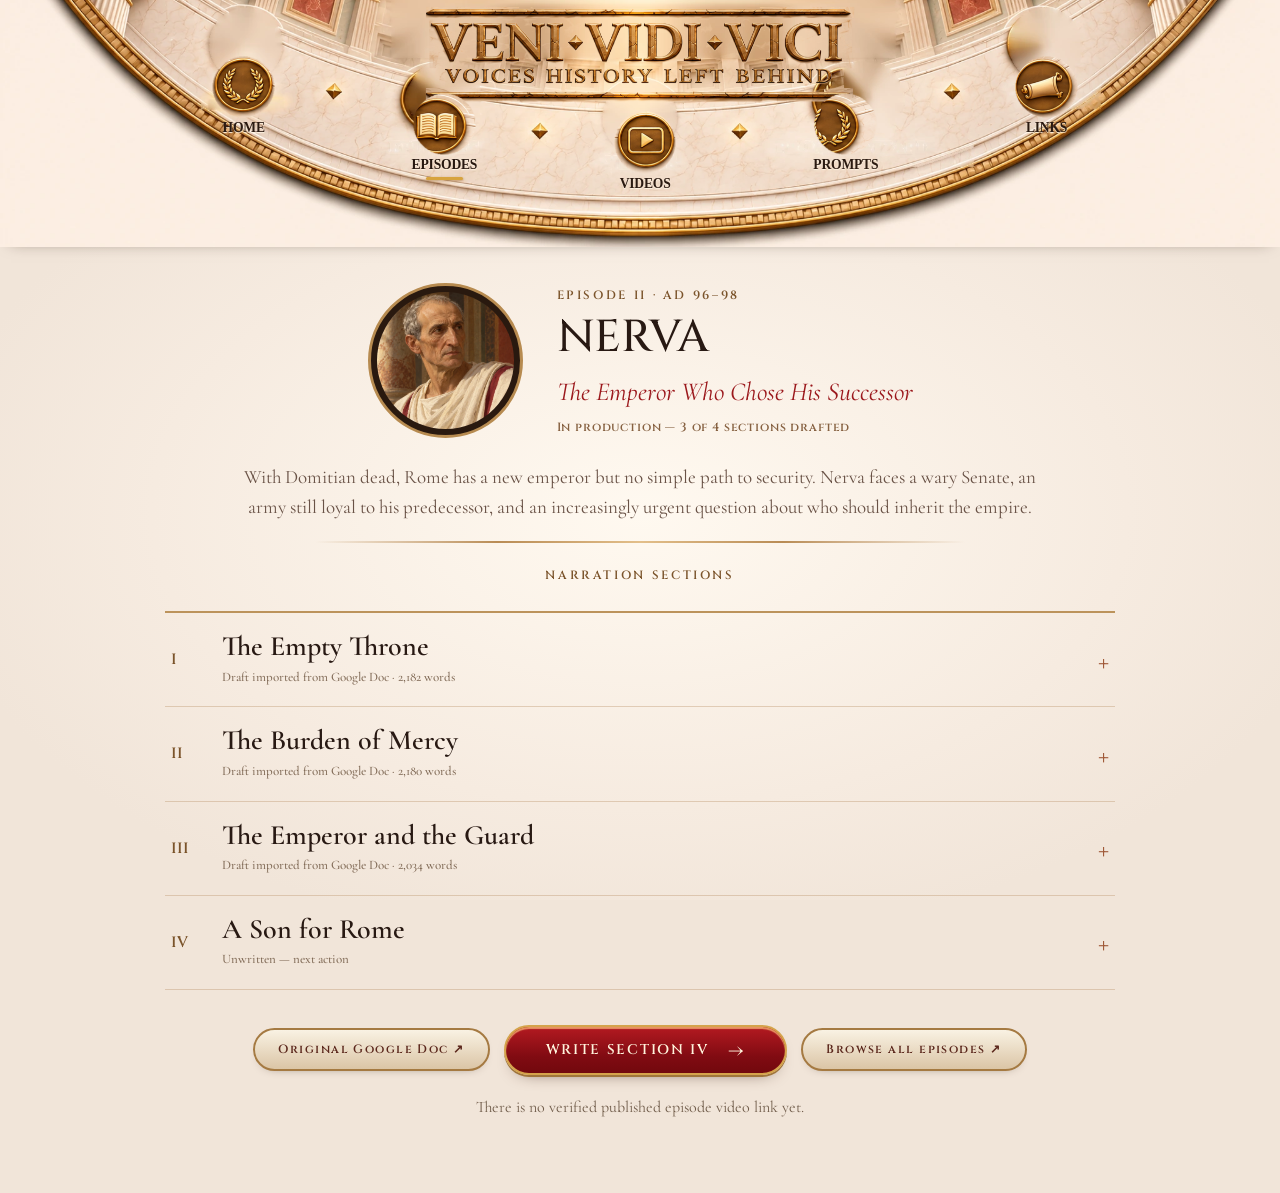
==== episode.html @ c29ce001 "Load resized Pantheon and aligned five-column navigation on episode.html" ====
<!DOCTYPE html>
<html lang="en"><head><meta charset="utf-8"><meta name="viewport" content="width=device-width,initial-scale=1"><meta name="theme-color" content="#f1e5d8"><meta name="description" content="VENIVIDIVICI episode details and original narration scripts."><title>Episode — VENIVIDIVICI</title><link rel="icon" type="image/webp" href="assets/images/logo-small.webp"><link rel="stylesheet" href="assets/pantheon.css?v=20261120table3"><script src="assets/pantheon.js?v=20261120table3" defer></script></head><body data-page="episode"><div id="app-header"></div><main id="app-main"><div class="loading-copy">Opening episode dossier…</div></main><div id="app-footer"></div></body></html>
---- assets/pantheon.css ----
@import url('https://fonts.googleapis.com/css2?family=Cinzel:wght@400;500;600;700&family=Cormorant+Garamond:ital,wght@0,400;0,500;0,600;1,400;1,500;1,600&family=Libre+Baskerville:ital,wght@0,400;0,700;1,400&display=swap');
:root{--parchment:#f1e5d9;--parchment-soft:#fbf3eb;--ink:#281913;--muted:#695246;--gold:#b58243;--gold-dark:#7b542b;--gold-light:#d5a96e;--crimson:#9b181c;--red-dark:#600c11;--rule:rgba(133,90,47,.33);--dome-height:min(24.222vw,440px);--serif:'Cormorant Garamond',Georgia,serif;--small:'Libre Baskerville',Georgia,serif;--roman:'Cinzel',Georgia,serif}
*{box-sizing:border-box}html{background:#f1e5d9;scroll-behavior:smooth;scroll-padding-top:calc(var(--dome-height) + 20px)}body{margin:0;color:var(--ink);background:var(--parchment) radial-gradient(ellipse 56% 48% at 50% 57%,#fff9f0 0,#f6ebe0 68%,var(--parchment) 100%) fixed;font:16px/1.6 var(--serif)}button,input,textarea,select{font:inherit}button{cursor:pointer}a{color:inherit;text-decoration:none}a:hover{color:var(--crimson)}a:focus-visible,button:focus-visible,input:focus-visible,textarea:focus-visible,select:focus-visible,summary:focus-visible{outline:3px solid var(--crimson);outline-offset:3px}img{max-width:100%;display:block}h1,h2,h3,p{margin-top:0}h1,h2,h3{font-family:var(--roman);font-weight:500}p{line-height:1.6}em{font-style:italic}.visually-hidden{position:absolute!important;width:1px!important;height:1px!important;padding:0!important;overflow:hidden!important;clip:rect(0 0 0 0)!important;white-space:nowrap!important;border:0!important}.loading-copy{text-align:center;padding:12vh 20px;color:var(--muted);font:500 27px var(--serif)}
/* Real approved Pantheon dome mockup, cropped to its architectural canopy only. Navigation is live, accessible HTML over the corresponding icons. */
#app-header{position:sticky;top:0;z-index:50;height:var(--dome-height);width:100%;background:var(--parchment);box-shadow:0 5px 10px -9px rgba(34,15,8,.4)}.dome-shell{position:relative;width:100%;height:100%;overflow:hidden;isolation:isolate}.dome-image{position:absolute;inset:0;width:100%;height:auto;max-width:none;pointer-events:none;user-select:none}.dome-nav{position:absolute;inset:0;z-index:2}.dome-hit{position:absolute;width:10%;height:19%;display:flex;align-items:center;justify-content:center;transform:translate(-50%,-50%);border-radius:999px;background:transparent;transition:background .18s,filter .18s}.dome-hit:hover,.dome-hit:focus-visible{background:radial-gradient(ellipse,rgba(245,205,125,.27),rgba(245,205,125,0) 74%);filter:drop-shadow(0 0 10px rgba(167,107,36,.42))}.dome-hit.is-current::after{content:'';position:absolute;width:18%;height:2px;background:var(--crimson);bottom:2px;border-radius:5px;box-shadow:0 0 6px #d46c4499}.dome-hit[data-key="home"]{left:19%;top:49%}.dome-hit[data-key="episodes"]{left:27.5%;top:64.5%}.dome-hit[data-key="characters"]{left:38.25%;top:77%}.dome-hit[data-key="context"]{left:50%;top:79%}.dome-hit[data-key="wizard"]{left:61.9%;top:77%}.dome-hit[data-key="resources"]{left:73%;top:65%}.dome-hit[data-key="about"]{left:80.7%;top:49%}.dome-title-home{position:absolute;left:34%;top:22%;width:32%;height:38%;z-index:3}.dome-title-home:focus-visible{outline-offset:-4px}.mobile-dome{display:none}
#app-main{min-height:calc(100vh - var(--dome-height) - 48px)}
/* Approved open, ivory-and-gold dashboard composition; no block grids. */
.portal-landing{min-height:calc(100vh - var(--dome-height) - 48px);display:flex;flex-direction:column;align-items:stretch;justify-content:space-between}.landing-copy{flex:1;display:flex;flex-direction:column;align-items:center;justify-content:center;text-align:center;padding:20px 22px 16px}.overline{display:flex;align-items:center;justify-content:center;gap:17px;font:600 16px/1.5 var(--roman);letter-spacing:.22em;color:var(--ink)}.overline::before,.overline::after{content:'';display:block;width:71px;height:1.5px;background:var(--gold)}.landing-title{font:500 clamp(44px,4.9vw,78px)/1.2 var(--roman);margin:16px 0 2px;letter-spacing:.014em;color:#20120c;text-shadow:0 2px 0 rgba(255,255,255,.5)}.landing-subtitle{font:italic 500 clamp(26px,3vw,39px)/1.25 var(--serif);color:var(--crimson);margin:4px 0 8px}.landing-description{max-width:740px;margin:0;font:400 clamp(17px,1.72vw,23px)/1.5 var(--serif);color:#47362d}.landing-description em{color:#5a4031}.landing-meta{font:600 11px/1.6 var(--roman);letter-spacing:.12em;color:#775b43;margin:10px 0 12px}.primary-cta,.secondary-cta{display:inline-flex;align-items:center;justify-content:center;gap:19px;min-height:50px;padding:8px 40px;border-radius:999px;border:2px solid #d5a34b;background:linear-gradient(#b31a21,#800b12 65%,#72080d);box-shadow:inset 0 2px 1px #e89363,0 2px 0 #9f753b,0 8px 18px -13px #422215;color:#fff4dd!important;font:600 14px/1.3 var(--roman);letter-spacing:.12em;transition:filter .2s,transform .2s}.primary-cta:hover,.secondary-cta:hover{color:#fff8e9!important;filter:brightness(1.12);transform:translateY(-1px)}.primary-cta .arrow{font:24px/1 var(--serif)}.secondary-cta{background:linear-gradient(#f9f2e3,#dbc5a6);border-color:#a57a42;color:#5b271c!important;font-size:12px;min-height:43px;padding:8px 23px;box-shadow:0 4px 12px -10px #352012}.secondary-cta:hover{color:#6a1d19!important}.landing-links{display:flex;align-items:center;justify-content:center;flex-wrap:wrap;gap:16px;margin-top:14px;font:600 11px/1.6 var(--roman);letter-spacing:.06em;color:#785a43}.landing-links a{text-decoration:underline;text-underline-offset:4px;text-decoration-color:#c29b69}
/* Decorative but fully interactive episode ribbon, built from HTML/CSS. */
.episode-ribbon{position:relative;margin:0 auto 14px;width:min(100% - 40px,1500px);height:124px;display:grid;grid-template-columns:minmax(90px,1fr) repeat(3,minmax(135px,2.5fr)) minmax(80px,1fr);align-items:center;gap:0;background:linear-gradient(180deg,rgba(255,255,255,.8),rgba(237,216,187,.46));border-top:2px solid #b78b56;border-bottom:1px solid #cfb590;border-radius:50% 50% 12px 12px / 30px 30px 12px 12px;box-shadow:0 -4px 18px rgba(189,151,111,.13)}.ribbon-text{font:600 12px var(--roman);letter-spacing:.15em;text-align:center;color:#4f3023}.ribbon-line{position:absolute;left:15%;right:7%;top:53px;border-top:2px solid #ba8b46;box-shadow:0 1px #fef5e8;pointer-events:none}.ribbon-trail{font:italic 17px var(--serif);text-align:center;color:#7d5843}.episode-point{position:relative;z-index:2;display:flex;align-items:center;justify-content:center;flex-direction:column;min-width:0;padding:2px 4px 4px;gap:5px}.episode-seal{display:flex;align-items:center;justify-content:center;width:63px;height:63px;border-radius:50%;background:radial-gradient(circle at 40% 25%,#fff9ec,#eadac6 85%);border:2px solid #ad7d3c;box-shadow:inset 0 0 0 4px #f9e7d0,0 2px 4px rgba(90,46,20,.24);font:600 31px/1 var(--serif);color:#24170f;transition:transform .2s}.episode-point:hover .episode-seal{transform:scale(1.07)}.episode-point.is-current .episode-seal{background:radial-gradient(circle at 32% 22%,#c7242b,#7d0a10 85%);color:#fff1d9;border-color:#c99a47;box-shadow:inset 0 0 0 4px #8c1516,0 0 0 3px #edd0a0,0 4px 9px #b97d5f66}.episode-point-title{font:600 11px/1.3 var(--roman);color:#51321d;white-space:nowrap}.episode-point-status{font:500 11px/1 var(--serif);color:#81654d}.episode-point.is-current .episode-point-title{color:var(--crimson)}
/* The other pages are distinct tools/dossiers, not stacked homepage sections. */
.page-content{max-width:1290px;margin:0 auto;padding:26px 35px 62px;text-align:center}.page-overline{font:600 12px/1.7 var(--roman);letter-spacing:.22em;color:var(--gold-dark);margin-bottom:4px}.page-title{font:500 clamp(37px,4vw,64px)/1.25 var(--roman);color:var(--ink);margin:4px auto 9px}.page-subtitle{font:italic 400 26px/1.4 var(--serif);color:var(--crimson);margin:0 auto 18px;max-width:850px}.page-description{color:var(--muted);font-size:19px;max-width:800px;margin:0 auto 18px}.page-underline{margin:11px auto 22px;max-width:650px;height:2px;background:linear-gradient(90deg,transparent,#b98c55 28%,#e3bf8a 50%,#b98c55 72%,transparent)}
.select-episodes{display:flex;justify-content:center;flex-wrap:wrap;gap:26px;margin:25px auto;max-width:900px}.ep-select-link{display:flex;align-items:center;gap:9px;font:600 14px/1.5 var(--roman);color:#6f4a33;border-bottom:1px solid transparent;padding:7px}.ep-select-link.selected,.ep-select-link:hover{color:var(--crimson);border-color:#bb8b4e}.ep-select-mark{display:inline-flex;align-items:center;justify-content:center;border:1.5px solid var(--gold);border-radius:50%;width:39px;height:39px;font:600 20px var(--serif)}.ep-select-link.selected .ep-select-mark{background:var(--crimson);color:white}
.feature-story{display:grid;grid-template-columns:clamp(220px,26vw,370px) minmax(0,550px);align-items:center;justify-content:center;text-align:left;gap:44px;margin:10px auto 30px;max-width:1050px}.portrait-arch{border-radius:49% 49% 9px 9px / 25% 25% 9px 9px;border:3px solid #c49c62;padding:7px;background:#ead1af;box-shadow:0 12px 32px rgba(77,41,21,.17);overflow:hidden}.portrait-arch img{width:100%;height:360px;object-fit:cover;border-radius:48% 48% 0 0 / 22% 22% 0 0}.portrait-arch img.logo-image{object-fit:contain;padding:20px;background:#23150f}.feature-copy .page-overline{color:#896036}.feature-copy h2{font:600 43px/1.22 var(--roman);margin:7px 0;color:#342014}.feature-copy p{font:400 21px/1.5 var(--serif);color:#63483a;margin:12px 0 19px}.feature-copy .feature-status{font:600 11px var(--roman);color:var(--crimson);letter-spacing:.08em}.feature-copy .primary-cta{font-size:11px}
/* Timeline, dossier and resource pages use lines, roman arches, text -- no tile grid. */
.historical-timeline{max-width:990px;margin:25px auto;text-align:left;border-left:2px solid #ba8e5d;padding-left:35px}.historical-item{position:relative;padding:6px 0 26px}.historical-item::before{content:'';position:absolute;left:-44px;top:13px;width:16px;height:16px;border-radius:50%;background:var(--crimson);border:3px solid #d3b387}.historical-date{font:600 15px/1.4 var(--roman);letter-spacing:.1em;color:#956436}.historical-item h3{font:600 28px/1.3 var(--serif);margin:4px 0}.historical-item p{font-size:19px;color:#634f42;max-width:850px}.editorial-paragraph{font:400 23px/1.6 var(--serif);max-width:900px;margin:17px auto;color:#534033}.editorial-paragraph strong{color:#322015}.source-links{display:flex;align-items:center;justify-content:center;flex-wrap:wrap;gap:12px;margin:22px 0}.source-link{border-radius:999px;border:1px solid #bb9365;background:#f4e4cf;padding:9px 19px;font:600 11px var(--roman);color:#623b26}.source-link:hover{background:#fbeedc}
.arts-row{display:flex;justify-content:center;gap:25px;flex-wrap:wrap;margin:28px auto 30px}.art-display{max-width:290px;min-width:190px;flex:1;text-align:center}.art-display figure{margin:0}.art-display img{height:225px;max-width:100%;width:100%;object-fit:contain;background:#130d0a;border:1px solid #bd9056;border-radius:110px 110px 10px 10px;padding:12px}.art-display figcaption{font:600 12px/1.6 var(--roman);color:#74472d;margin-top:10px}
/* Narration is preserved as the original fetched text, with chapter-sized handwriting on open parchment. */
.dossier-heading{display:flex;align-items:center;justify-content:center;gap:34px;max-width:950px;margin:10px auto 24px}.dossier-avatar{width:155px;height:155px;border-radius:50%;border:3px solid #b78b50;padding:6px;background:#29190f;flex-shrink:0}.dossier-avatar img{width:100%;height:100%;border-radius:50%;object-fit:cover}.dossier-avatar img.logo-image{object-fit:contain}.dossier-heading-text{text-align:left}.dossier-heading-text .page-title{font-size:clamp(33px,3.5vw,59px)}.dossier-heading-text .page-subtitle{margin-bottom:7px}.dossier-facts{font:600 12px/1.5 var(--roman);color:#866141;letter-spacing:.07em}
.script-list{max-width:950px;margin:26px auto 35px;text-align:left;border-top:2px solid #bc935b}.script-list details{border-bottom:1px solid #b78f6560}.script-list summary{display:flex;gap:14px;align-items:center;justify-content:space-between;cursor:pointer;padding:17px 6px;list-style:none}.script-list summary::-webkit-details-marker{display:none}.script-list summary:hover{color:var(--crimson)}.script-list summary strong{font:600 28px/1.2 var(--serif)}.section-numeral{font:600 15px var(--roman);color:var(--gold-dark);width:37px}.section-meta{font:500 13px/1.4 var(--serif);color:#806a56}.script-list summary .expand-icon{font:28px/1 var(--serif);color:#a05a39}.script-list details[open] .expand-icon{transform:rotate(45deg)}.script-body{padding:6px 25px 27px 55px}.script-body .narration{font:400 21px/1.8 var(--serif);white-space:pre-wrap;color:#3e3026}.script-body .placeholder{font:italic 17px var(--serif);color:#6f5848}.dossier-action-row{display:flex;flex-wrap:wrap;align-items:center;justify-content:center;gap:14px;margin:20px}
/* Wizard: form on warm marble, text output beside it, curved controls instead of rectangles. */
.wizard-content{max-width:1370px;padding-top:20px}.wizard-layout{display:grid;grid-template-columns:minmax(0,1.1fr) minmax(0,.9fr);gap:40px;align-items:start;margin:18px auto;text-align:left}.wizard-editor,.wizard-result{padding:20px 0}.wizard-result{position:sticky;top:calc(var(--dome-height) + 22px);max-height:calc(100vh - var(--dome-height) - 28px);display:flex;flex-direction:column}.wizard-result textarea{min-height:210px;flex:1;resize:vertical}.field-label{display:block;font:600 11px/1.6 var(--roman);letter-spacing:.07em;color:#6b4325;margin-bottom:6px}.wizard-fields{display:grid;grid-template-columns:repeat(2,minmax(0,1fr));gap:15px 22px;margin:19px 0}.wizard-field.wide{grid-column:1/-1}.wizard-field input,.wizard-field textarea,.wizard-result textarea{width:100%;padding:10px 12px;border:0;border-bottom:2px solid #b9976d;border-radius:9px 9px 0 0;background:rgba(255,255,255,.41);color:var(--ink);font:400 17px/1.5 var(--serif);outline:none}.wizard-field textarea{resize:vertical;min-height:70px}.wizard-field input:focus,.wizard-field textarea:focus,.wizard-result textarea:focus{border-bottom-color:var(--crimson);background:rgba(255,255,255,.68)}.wizard-groups{display:flex;flex-wrap:wrap;gap:8px;justify-content:center;margin:17px 0 13px}.wizard-group,.wizard-template{border:1px solid #b18a54;background:rgba(248,230,203,.62);border-radius:999px;color:#71472e;padding:9px 15px;font:600 11px/1.3 var(--roman);letter-spacing:.04em}.wizard-group:hover,.wizard-template:hover{background:#ffe9cd;color:var(--red-dark)}.wizard-group.active,.wizard-template.active{background:var(--red-dark);border-color:#b68b4f;color:#fff2dc}.wizard-templates{display:flex;flex-wrap:wrap;gap:8px;margin:0 0 12px}.wizard-template{font:600 11px/1.5 var(--serif);padding:9px 14px}.wizard-template.active{background:#a52127}.wizard-tool-description{font:italic 19px/1.5 var(--serif);color:#765644;margin-bottom:10px}.wizard-result .output-heading{display:flex;align-items:center;justify-content:space-between;gap:10px;margin-bottom:12px}.wizard-result .output-heading h2{font:500 24px var(--roman);margin:0}.wizard-result textarea{font:400 14px/1.7 var(--small);color:#452e22;padding:18px;border:1px solid #ba925b;border-radius:22px 22px 8px 8px;min-height:230px;background:#fff8eb;box-shadow:0 10px 25px rgba(151,108,66,.12)}.wizard-result-note{font:italic 15px var(--serif);color:#765c4d;margin:10px 0}.wizard-form-actions{display:flex;flex-wrap:wrap;gap:12px;align-items:center}.wizard-form-actions .primary-cta{font-size:12px}.wizard-form-actions .secondary-cta{min-height:46px}.wizard-result button{flex-shrink:0}.wizard-result button:disabled{opacity:.45;cursor:not-allowed}.page-context-note{font-size:16px;color:#715d4b;max-width:850px;margin:10px auto}
#app-footer{padding:11px 20px 15px;text-align:center;color:#866953;font:500 10px/1.7 var(--roman);letter-spacing:.08em}.footer-link{text-decoration:underline;text-underline-offset:3px}
@media(max-width:1050px){.feature-story{grid-template-columns:minmax(190px,290px) minmax(0,1fr);gap:22px}.portrait-arch img{height:310px}.wizard-layout{grid-template-columns:1fr}.wizard-result{position:relative;top:auto;max-height:none}.wizard-result textarea{height:320px;flex:none}.landing-title{font-size:clamp(38px,5vw,62px)}}
@media(max-width:760px){:root{--dome-height:118px}html{scroll-padding-top:132px}#app-header{height:118px}.dome-shell{display:none}.mobile-dome{display:block;height:118px;padding:7px 15px 4px;text-align:center;background:#f0e4d5 url('images/marble-wall.webp') center / 400px auto repeat;border-bottom:3px double #ae854e;border-radius:0 0 40% 40% / 0 0 17px 17px}.mobile-brand{display:block;width:min(370px,85%);height:60px;object-fit:contain;margin:0 auto;background:#0d0908;padding:4px 11px;border:1px solid #a7875a}.mobile-dome nav{height:39px;display:flex;justify-content:center;align-items:center;gap:11px;overflow-x:auto;white-space:nowrap}.mobile-dome nav a{font:600 10px var(--roman);color:#4d2d1e}.mobile-dome nav a.active{color:var(--crimson);text-decoration:underline;text-underline-offset:4px}.portal-landing{min-height:calc(100dvh - 118px - 35px)}.landing-copy{padding:35px 16px}.landing-title{font-size:clamp(34px,9vw,57px);line-height:1.3}.landing-subtitle{font-size:clamp(24px,7vw,33px)}.landing-description{font-size:18px}.overline{font-size:11px}.overline::before,.overline::after{width:35px}.primary-cta{font-size:11px;padding:8px 22px;min-height:44px}.episode-ribbon{width:calc(100% - 16px);height:109px;grid-template-columns:34px repeat(3,minmax(60px,1fr)) 20px;margin-bottom:9px}.ribbon-text{font-size:7px;writing-mode:vertical-rl}.ribbon-trail{font-size:0}.ribbon-line{top:43px;left:10%;right:6%}.episode-seal{height:49px;width:49px;font-size:25px}.episode-point-title{font-size:9px}.episode-point-status{font-size:9px}.page-content{padding:22px 16px 45px}.page-title{font-size:clamp(31px,7vw,46px)}.page-subtitle{font-size:23px}.feature-story{grid-template-columns:1fr;gap:16px;justify-items:center;text-align:center}.feature-copy{text-align:center}.portrait-arch{max-width:300px}.portrait-arch img{height:240px}.feature-copy h2{font-size:35px}.dossier-heading{flex-direction:column;gap:12px}.dossier-heading-text{text-align:center}.dossier-heading-text .page-title{font-size:35px}.dossier-avatar{width:115px;height:115px}.script-list summary strong{font-size:22px}.script-body{padding:8px 10px 18px}.script-body .narration{font-size:19px}.wizard-fields{grid-template-columns:1fr}.wizard-field.wide{grid-column:auto}.wizard-layout{gap:5px}.wizard-group{padding:7px 11px;font-size:10px}.page-description{font-size:17px}.art-display{min-width:150px;flex:1}.art-display img{height:180px}}
@media(prefers-reduced-motion:reduce){*{scroll-behavior:auto!important;transition:none!important;animation:none!important}}

/* Utility-first revision: preserve the approved Pantheon header artwork and
   all seven live icon hotspots, but remove unused height and presentation copy. */
:root{--dome-height:min(19.5vw,330px)}
.dome-image{width:100%;height:100%;object-fit:fill}
#app-main{min-height:calc(100vh - var(--dome-height))}
#app-footer{display:none}
.page-content.utility-content{padding-top:12px}
.utility-title{font:500 clamp(27px,2.6vw,36px)/1.2 var(--roman);letter-spacing:.035em;margin:0 auto 8px;color:var(--ink)}
.utility-content .select-episodes{margin:8px auto 12px;gap:20px}
.utility-content .feature-story{margin:7px auto 18px;gap:30px}
.utility-content .portrait-arch img{height:320px}
.utility-content .feature-copy h2{font-size:37px;margin:4px 0}
.utility-content .feature-copy p{font-size:18px;line-height:1.4;margin:7px 0 11px}
.utility-content .feature-copy .page-subtitle{font-size:23px;margin-bottom:5px}
.utility-content .utility-action{margin-top:15px}
.utility-content .arts-row{margin-top:14px}
.utility-content .historical-timeline{margin-top:14px}
.utility-content .source-links{margin:10px auto 17px}
.landing-copy{padding:14px 18px 12px}
.overline{font-size:12px;gap:12px}
.overline::before,.overline::after{width:36px}
.landing-title{font-size:clamp(35px,3.7vw,57px);margin:8px 0 4px}
.landing-subtitle{font-size:clamp(22px,2.3vw,31px);margin:0 0 4px}
.landing-meta{margin:8px 0 13px}
.landing-links{margin-top:12px}
.portal-landing{min-height:calc(100vh - var(--dome-height))}
.page-content.wizard-content{padding-top:12px}
.wizard-content>.utility-title{margin-bottom:9px}
.wizard-content .wizard-groups{margin-top:5px}
@media(max-width:760px){
 :root{--dome-height:118px}
 .page-content.utility-content{padding-top:13px}
 .utility-title{font-size:26px}
 .utility-content .portrait-arch img{height:230px}
 .utility-content .feature-story{gap:12px}
 .landing-title{font-size:clamp(30px,7vw,43px)}
 .landing-subtitle{font-size:clamp(21px,5vw,29px)}
}

/* FIX: Crop the TOP of the Pantheon artwork immediately above the gold
   horizontal line over the title. Preserve its original aspect ratio:
   cover + bottom anchor clips top pixels; NEVER stretch/squash the image.
   Original asset 1672 x 405; visible source crop starts at ~y=100. */
:root{--dome-height:18.25vw}
#app-header{height:var(--dome-height)}
#app-header .dome-image{
 width:100%;
 height:100%;
 object-fit:cover;
 object-position:center bottom;
 inset:0;
}
#app-header .dome-hit[data-key="home"]{top:32.3%}
#app-header .dome-hit[data-key="episodes"]{top:52.9%}
#app-header .dome-hit[data-key="characters"]{top:69.5%}
#app-header .dome-hit[data-key="context"]{top:72.1%}
#app-header .dome-hit[data-key="wizard"]{top:69.5%}
#app-header .dome-hit[data-key="resources"]{top:53.5%}
#app-header .dome-hit[data-key="about"]{top:32.3%}
#app-header .dome-title-home{top:0;height:44%}
@media(max-width:760px){
 :root{--dome-height:118px}
 #app-header{height:118px}
}

/* Reusable Pantheon architecture: no text, icons, or symbols are baked into
   the image. The original curved five-position header is now real HTML.
   The source image retains its NATURAL aspect ratio: top pixels are clipped,
   never vertically squeezed. */
:root{--dome-height:18.25vw}
#app-header{height:var(--dome-height);box-shadow:0 5px 15px -11px rgba(41,22,10,.55)}
#app-header .dome-shell{height:100%;overflow:hidden;isolation:isolate}
#app-header .dome-image{position:absolute;top:auto;right:0;bottom:0;left:0;width:100%;height:auto;max-width:none;object-fit:contain;object-position:center bottom;pointer-events:none;user-select:none}
#app-header .dome-title-home{
 position:absolute;z-index:4;top:1%;left:33%;width:34%;height:38%;
 display:flex;flex-direction:column;align-items:center;justify-content:center;
 gap:1px;text-align:center;background:transparent;color:#8c5a26
}
#app-header .dome-brand-rule{display:block;width:94%;height:2px;max-height:2px;flex:0 0 2px;background:linear-gradient(90deg,transparent,#9f682c 8%,#d1a86d 45%,#8a5925 92%,transparent);box-shadow:0 1px 1px #fff8e6}
#app-header .dome-brand-title{
 display:block;font:600 clamp(19px,2.5vw,46px)/1.09 var(--roman);
 letter-spacing:-.055em;white-space:nowrap;
 background:linear-gradient(180deg,#fbe9bd 0%,#d2a363 28%,#8f5b2d 60%,#d6b071 85%,#8c562b 100%);
 background-clip:text;-webkit-background-clip:text;-webkit-text-fill-color:transparent;
 -webkit-text-stroke:.45px #764720;
 filter:drop-shadow(0 1px 0 #fff3dd) drop-shadow(0 2px 1px rgba(68,34,10,.45))
}
#app-header .dome-diamond{font-size:.43em;margin:0 .22em;vertical-align:15%;-webkit-text-fill-color:#a27030}
#app-header .dome-brand-sub{
 font:700 clamp(7px,.86vw,16px)/1.4 var(--roman);
 letter-spacing:.065em;white-space:nowrap;color:#895424;
 text-shadow:0 1px 0 #ffefd2,0 2px 1px #73512770
}
#app-header .dome-nav{position:absolute;inset:0;z-index:5;pointer-events:none}
#app-header .dome-hit{
 position:absolute;display:flex;flex-direction:column;align-items:center;
 justify-content:center;gap:4px;transform:translate(-50%,-50%);
 width:14%;height:auto;min-height:71px;padding:2px 0;
 border-radius:0;pointer-events:auto;background:transparent;color:#6b421d;
 text-align:center;filter:none;transition:filter .2s
}
#app-header .dome-hit::after{display:none}
#app-header .dome-hit:hover,#app-header .dome-hit:focus-visible{
 background:transparent;filter:drop-shadow(0 0 6px rgba(170,99,26,.6))
}
#app-header .nav-circle{
 display:flex;justify-content:center;align-items:center;
 width:clamp(34px,3.65vw,59px);height:clamp(34px,3.65vw,59px);
 border:2px solid #9f703c;border-radius:50%;background:transparent;
 color:#92602d;box-shadow:inset 0 0 0 2px rgba(241,211,161,.38),0 2px 3px #53331e55;
 transition:transform .16s,border-color .16s
}
#app-header .nav-circle svg{width:54%;height:54%;stroke:currentColor}
#app-header .nav-label{
 display:block;font:700 clamp(8px,.78vw,13px)/1.25 var(--roman);
 text-transform:uppercase;letter-spacing:.015em;white-space:nowrap;color:#2e1b12;
 text-shadow:0 1px 1px #fff5e3
}
#app-header .dome-hit:hover .nav-circle{transform:translateY(-2px);border-color:#c58e3e}
#app-header .dome-hit.is-current .nav-label{color:#831f1b}
#app-header .dome-hit.is-current .nav-circle{border-color:#bf852b;box-shadow:inset 0 0 0 2px #f4d7a180,0 2px 6px #ad762e99}
#app-header .dome-hit.is-current .nav-label::after{content:'';display:block;height:2px;width:60%;background:#c28b2b;margin:3px auto 0;box-shadow:0 0 4px #d8a24c}
#app-header .dome-hit[data-key="home"]{left:19%;top:44%}
#app-header .dome-hit[data-key="episodes"]{left:32%;top:66%}
#app-header .dome-hit[data-key="videos"]{left:50%;top:75%}
#app-header .dome-hit[data-key="wizard"]{left:68%;top:66%}
#app-header .dome-hit[data-key="links"]{left:81%;top:44%}
/* The previous seven hotspot positions are deliberately no longer used. */
.video-list{max-width:960px;margin:14px auto 25px;text-align:left}
.video-row{display:flex;align-items:center;gap:20px;padding:15px 0;border-bottom:1px solid var(--rule)}
.video-thumb{width:160px;height:106px;flex-shrink:0;object-fit:cover;border-radius:6px;border:1px solid #caa46e}
.video-thumb.logo-image{object-fit:contain;background:#2c1e13}
.video-info{flex:1;min-width:0}
.video-info h2{font:600 28px/1.1 var(--serif);margin:4px 0}
.video-info p{font:italic 18px/1.2 var(--serif);margin:0 0 5px;color:var(--muted)}
.video-state{font:600 11px/1.4 var(--roman);color:#865f3b}
.video-row .secondary-cta,.video-row .source-link{white-space:nowrap}
.useful-links{width:min(100%,760px);margin:15px auto;display:flex;flex-direction:column;gap:2px}
.useful-link{display:flex;justify-content:space-between;align-items:center;padding:18px 11px;border-bottom:1px solid var(--rule);font:600 18px/1.3 var(--serif);text-align:left}
.useful-link:hover{color:var(--crimson)}
.useful-link span:last-child{color:var(--gold-dark)}
@media(max-width:1050px) and (min-width:761px){
 #app-header .dome-brand-title{font-size:2.5vw}
 #app-header .nav-label{font-size:8px}
 #app-header .dome-hit{gap:1px;min-height:53px}
}
@media(max-width:760px){
 :root{--dome-height:118px}
 #app-header{height:118px}
 .video-row{flex-wrap:wrap;gap:9px}
 .video-thumb{width:90px;height:72px}
 .video-info h2{font-size:23px}
 .video-row .secondary-cta,.video-row .source-link{margin-left:auto}
}

/* VENIVIDIVICI — approved Pantheon header, pixel-matched to the supplied reference.
   The original illustration was cropped at its TOP edge, y=148px, retaining
   natural 2048:494 proportions. No images are stretched. The title and five
   medallions are separate transparent PNG layers. Only labels are HTML text.
   Coordinates are measured from that approved image; edit independently. */
@media (min-width: 761px) {
  :root { --dome-height: calc(100vw * 494 / 2048); }
  #app-header { height: var(--dome-height); }
  #app-header .dome-shell {
    position: relative;
    width: 100%;
    height: 100%;
    overflow: hidden;
    isolation: isolate;
    background: #f3e7da;
  }
  #app-header .dome-image {
    position: absolute;
    inset: 0;
    width: 100%;
    height: 100%;
    max-width: none;
    object-fit: contain;
    object-position: center top;
    pointer-events: none;
    user-select: none;
  }
  #app-header .dome-title-home {
    position: absolute;
    z-index: 3;
    top: 1.417%;
    left: 30.2734%;
    width: 40.0391%;
    height: auto;
    display: block;
    padding: 0;
    margin: 0;
    background: transparent;
    box-shadow: none;
  }
  #app-header .dome-title-image {
    display: block;
    width: 100%;
    height: auto;
    object-fit: contain;
    pointer-events: none;
  }
  #app-header .dome-nav {
    position: absolute;
    inset: 0;
    z-index: 4;
    pointer-events: none;
  }
  #app-header .dome-hit {
    position: absolute;
    transform: translateX(-50%);
    width: 18%;
    min-height: 0;
    height: auto;
    margin: 0;
    padding: 0;
    display: flex;
    flex-direction: column;
    align-items: center;
    justify-content: flex-start;
    gap: 0;
    border: 0;
    border-radius: 0;
    background: transparent;
    color: #2d1b12;
    box-shadow: none;
    text-align: center;
    pointer-events: auto;
    filter: none;
    transition: filter 150ms ease;
  }
  #app-header .dome-hit:hover,
  #app-header .dome-hit:focus-visible {
    background: transparent;
    filter: drop-shadow(0 0 4px rgba(190,139,64,.48));
  }
  #app-header .dome-hit:after { display: none; }
  #app-header .dome-hit .dome-medallion {
    display: block;
    width: calc(100vw * 118 / 2048);
    height: auto;
    max-width: none;
    object-fit: contain;
    background: transparent;
    pointer-events: none;
    transition: transform 170ms ease;
  }
  #app-header .dome-hit:hover .dome-medallion {
    transform: translateY(-2px);
  }
  #app-header .dome-hit .nav-label {
    display: block;
    margin-top: calc(100vw * 3 / 2048);
    color: #2b1a11;
    font: 700 clamp(11px, 1.25vw, 27px) / 1.2 Georgia, 'Times New Roman', serif;
    letter-spacing: -.015em;
    text-transform: uppercase;
    white-space: nowrap;
    text-shadow: 0 1px 1px #fff5e3;
  }
  #app-header .dome-hit.is-current .nav-label {
    color: #26170f;
  }
  #app-header .dome-hit.is-current .nav-label:after {
    content: '';
    display: block;
    width: 57%;
    height: 3px;
    margin: 4px auto 0;
    border-radius: 2px;
    background: #d7a33e;
    box-shadow: 0 1px 3px rgba(155,101,35,.6);
  }
  /* Five original medallion centres, with source pixels subtracted from the
     top-cropped reference. The labels follow each circle automatically. */
  #app-header .dome-hit[data-key="home"]     { left: 19.189%; top: 22.47%; }
  #app-header .dome-hit[data-key="episodes"] { left: 34.72%;  top: 39.47%; }
  #app-header .dome-hit[data-key="videos"]   { left: 49.95%;  top: 45.95%; }
  #app-header .dome-hit[data-key="wizard"]   { left: 67.68%;  top: 39.47%; }
  #app-header .dome-hit[data-key="links"]    { left: 81.64%;  top: 22.47%; }
}
@media (max-width: 760px) {
  /* Existing compact mobile navigation remains interactive and accessible. */
  :root { --dome-height: 118px; }
}

/* Compact Pantheon shell. Original PNG assets, no regeneration.
   Five real HTML table cells: each centres its image and bold text together.
   The outer cells have no spacer; the next pair have two line spaces;
   the centre has three to follow the dome's descending curve. */
@media (min-width: 761px) {
  :root { --dome-height: calc(100vw * 395.2 / 2048); }
  #app-header { height: var(--dome-height); }
  #app-header .dome-shell { overflow: hidden; }
  #app-header .dome-image {
    inset: auto 0 0 0;
    width: 100%;
    height: auto;
    max-width: none;
    object-fit: contain;
    object-position: center bottom;
  }
  /* Transparent original gold title, scaled down 15%, still centred. */
  #app-header .dome-title-home {
    left: 32.9834%;
    top: 1.4%;
    width: 34.0332%;
    height: auto;
  }
  #app-header .dome-title-image { width: 100%; height: auto; }
  /* Five-column navigation table over the original curved artwork. */
  #app-header .dome-nav {
    position: absolute;
    inset: 0;
    z-index: 4;
    pointer-events: none;
  }
  #app-header .dome-nav-table {
    position: absolute;
    top: 22.47%;
    left: 11.2%;
    width: 78.4%;
    margin: 0;
    padding: 0;
    border: 0;
    border-collapse: collapse;
    border-spacing: 0;
    table-layout: fixed;
    pointer-events: none;
  }
  #app-header .dome-nav-table tbody,
  #app-header .dome-nav-table tr { height: auto; }
  #app-header .dome-nav-cell {
    width: 20%;
    vertical-align: top;
    text-align: center;
    padding: 0;
    border: 0;
  }
  #app-header .dome-nav-cell:nth-child(2),
  #app-header .dome-nav-cell:nth-child(4) {
    padding-top: calc(var(--dome-height) * 0.15);
  }
  #app-header .dome-nav-cell:nth-child(3) {
    padding-top: calc(var(--dome-height) * 0.225);
  }
  #app-header .dome-hit {
    position: static;
    inset: auto;
    transform: none;
    display: flex;
    flex-direction: column;
    align-items: center;
    justify-content: flex-start;
    width: 100%;
    height: auto;
    min-height: 0;
    gap: 0;
    padding: 0;
    margin: 0;
    pointer-events: auto;
    text-align: center;
    background: transparent;
  }
  /* 118px reference medallions -> 100.3px equivalent, exactly 15% smaller. */
  #app-header .dome-hit .dome-medallion {
    display: block;
    flex: 0 0 auto;
    width: calc(100vw * 100.3 / 2048);
    height: auto;
    max-width: none;
    margin: 0 auto;
    object-fit: contain;
  }
  #app-header .dome-hit .nav-label {
    display: block;
    margin: calc(100vw * 3 / 2048) auto 0;
    padding: 0;
    color: #2b1a11;
    font: 700 clamp(11px, 1.0625vw, 23px) / 1.2 Georgia, 'Times New Roman', serif;
    text-transform: uppercase;
    text-align: center;
    letter-spacing: -.015em;
    white-space: nowrap;
    text-shadow: 0 1px 1px #fff5e3;
  }
  /* Disable the obsolete individual absolute positions: the TABLE owns alignment. */
  #app-header .dome-hit[data-key="home"],
  #app-header .dome-hit[data-key="episodes"],
  #app-header .dome-hit[data-key="videos"],
  #app-header .dome-hit[data-key="wizard"],
  #app-header .dome-hit[data-key="links"] {
    left: auto; top: auto;
  }
}
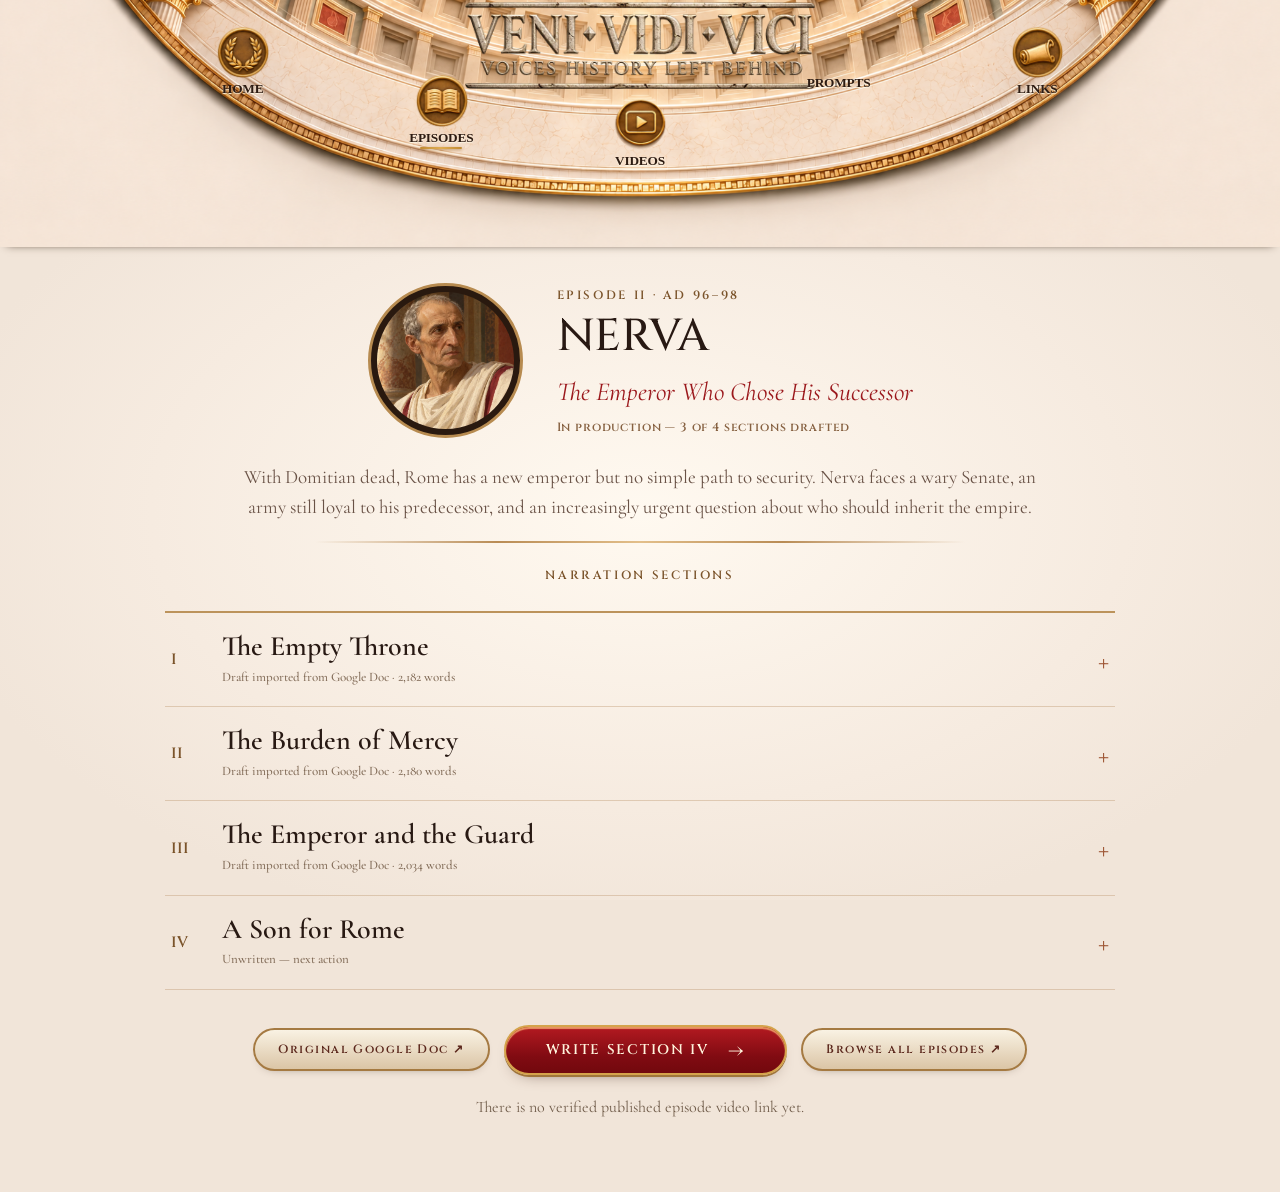
==== commit 14a64974: "Use exact supplied Pantheon background and logo; five transparent medallions in aligned HTML table" ====
--- a/episode.html
+++ b/episode.html
@@ -1,2 +1,2 @@
 <!DOCTYPE html>
-<html lang="en"><head><meta charset="utf-8"><meta name="viewport" content="width=device-width,initial-scale=1"><meta name="theme-color" content="#f1e5d8"><meta name="description" content="VENIVIDIVICI episode details and original narration scripts."><title>Episode — VENIVIDIVICI</title><link rel="icon" type="image/webp" href="assets/images/logo-small.webp"><link rel="stylesheet" href="assets/pantheon.css?v=20261120table3"><script src="assets/pantheon.js?v=20261120table3" defer></script></head><body data-page="episode"><div id="app-header"></div><main id="app-main"><div class="loading-copy">Opening episode dossier…</div></main><div id="app-footer"></div></body></html>+<html lang="en"><head><meta charset="utf-8"><meta name="viewport" content="width=device-width,initial-scale=1"><meta name="theme-color" content="#f1e5d8"><meta name="description" content="VENIVIDIVICI episode details and original narration scripts."><title>Episode — VENIVIDIVICI</title><link rel="icon" type="image/webp" href="assets/images/logo-small.webp"><link rel="stylesheet" href="assets/pantheon.css?v=20261120exact2"><link rel="stylesheet" href="assets/pantheon-header.css?v=20261120final2"><script src="assets/pantheon.js?v=20261120final2" defer></script></head><body data-page="episode"><div id="app-header"></div><main id="app-main"><div class="loading-copy">Opening episode dossier…</div></main><div id="app-footer"></div></body></html>
--- a/assets/pantheon.css
+++ b/assets/pantheon.css
@@ -309,114 +309,4 @@
 @media (max-width: 760px) {
   /* Existing compact mobile navigation remains interactive and accessible. */
   :root { --dome-height: 118px; }
-}
-
-/* Compact Pantheon shell. Original PNG assets, no regeneration.
-   Five real HTML table cells: each centres its image and bold text together.
-   The outer cells have no spacer; the next pair have two line spaces;
-   the centre has three to follow the dome's descending curve. */
-@media (min-width: 761px) {
-  :root { --dome-height: calc(100vw * 395.2 / 2048); }
-  #app-header { height: var(--dome-height); }
-  #app-header .dome-shell { overflow: hidden; }
-  #app-header .dome-image {
-    inset: auto 0 0 0;
-    width: 100%;
-    height: auto;
-    max-width: none;
-    object-fit: contain;
-    object-position: center bottom;
-  }
-  /* Transparent original gold title, scaled down 15%, still centred. */
-  #app-header .dome-title-home {
-    left: 32.9834%;
-    top: 1.4%;
-    width: 34.0332%;
-    height: auto;
-  }
-  #app-header .dome-title-image { width: 100%; height: auto; }
-  /* Five-column navigation table over the original curved artwork. */
-  #app-header .dome-nav {
-    position: absolute;
-    inset: 0;
-    z-index: 4;
-    pointer-events: none;
-  }
-  #app-header .dome-nav-table {
-    position: absolute;
-    top: 22.47%;
-    left: 11.2%;
-    width: 78.4%;
-    margin: 0;
-    padding: 0;
-    border: 0;
-    border-collapse: collapse;
-    border-spacing: 0;
-    table-layout: fixed;
-    pointer-events: none;
-  }
-  #app-header .dome-nav-table tbody,
-  #app-header .dome-nav-table tr { height: auto; }
-  #app-header .dome-nav-cell {
-    width: 20%;
-    vertical-align: top;
-    text-align: center;
-    padding: 0;
-    border: 0;
-  }
-  #app-header .dome-nav-cell:nth-child(2),
-  #app-header .dome-nav-cell:nth-child(4) {
-    padding-top: calc(var(--dome-height) * 0.15);
-  }
-  #app-header .dome-nav-cell:nth-child(3) {
-    padding-top: calc(var(--dome-height) * 0.225);
-  }
-  #app-header .dome-hit {
-    position: static;
-    inset: auto;
-    transform: none;
-    display: flex;
-    flex-direction: column;
-    align-items: center;
-    justify-content: flex-start;
-    width: 100%;
-    height: auto;
-    min-height: 0;
-    gap: 0;
-    padding: 0;
-    margin: 0;
-    pointer-events: auto;
-    text-align: center;
-    background: transparent;
-  }
-  /* 118px reference medallions -> 100.3px equivalent, exactly 15% smaller. */
-  #app-header .dome-hit .dome-medallion {
-    display: block;
-    flex: 0 0 auto;
-    width: calc(100vw * 100.3 / 2048);
-    height: auto;
-    max-width: none;
-    margin: 0 auto;
-    object-fit: contain;
-  }
-  #app-header .dome-hit .nav-label {
-    display: block;
-    margin: calc(100vw * 3 / 2048) auto 0;
-    padding: 0;
-    color: #2b1a11;
-    font: 700 clamp(11px, 1.0625vw, 23px) / 1.2 Georgia, 'Times New Roman', serif;
-    text-transform: uppercase;
-    text-align: center;
-    letter-spacing: -.015em;
-    white-space: nowrap;
-    text-shadow: 0 1px 1px #fff5e3;
-  }
-  /* Disable the obsolete individual absolute positions: the TABLE owns alignment. */
-  #app-header .dome-hit[data-key="home"],
-  #app-header .dome-hit[data-key="episodes"],
-  #app-header .dome-hit[data-key="videos"],
-  #app-header .dome-hit[data-key="wizard"],
-  #app-header .dome-hit[data-key="links"] {
-    left: auto; top: auto;
-  }
-}
+}
--- a/assets/pantheon-header.css
+++ b/assets/pantheon-header.css
@@ -0,0 +1,39 @@
+/* Exact user-supplied Pantheon artwork. Scaled overlays over natural-ratio background.
+   All five real HTML table cells centre the button and the bold live label. */
+#app-header{position:sticky;top:0;z-index:50;height:calc(100vw * 395 / 2048);background:#f3e7da;box-shadow:0 4px 9px -7px #392515}
+#app-header .dome-shell{position:relative;overflow:hidden;width:100%;height:100%;isolation:isolate}
+#app-header .dome-image{position:absolute;top:auto;right:0;bottom:0;left:0;width:100%;height:auto;max-width:none;object-fit:contain;object-position:center bottom;pointer-events:none}
+#app-header .dome-title-home{position:absolute;z-index:3;left:36.35%;top:0.8%;width:27.3%;display:block}
+#app-header .dome-title-image{width:100%;height:auto;display:block}
+#app-header .dome-nav{position:absolute;inset:0;z-index:4;pointer-events:none}
+#app-header .dome-nav-table{position:absolute;top:10%;left:11.2%;width:77.6%;table-layout:fixed;border-spacing:0;border-collapse:collapse;pointer-events:none}
+#app-header .dome-nav-table td{width:20%;text-align:center;vertical-align:top;padding:0}
+#app-header .dome-nav-table td:nth-child(2),#app-header .dome-nav-table td:nth-child(4){padding-top:calc(100vw * 78 / 2048)}
+#app-header .dome-nav-table td:nth-child(3){padding-top:calc(100vw * 115 / 2048)}
+#app-header .dome-hit{position:static;display:flex;flex-direction:column;align-items:center;justify-content:flex-start;width:100%;height:auto;min-height:0;margin:0;padding:0;gap:0;pointer-events:auto;text-decoration:none;transform:none;left:auto;top:auto;background:transparent;border:0;box-shadow:none}
+#app-header .dome-hit .dome-medallion{width:calc(100vw * 87 / 2048);height:auto;display:block;max-width:none}
+#app-header .dome-hit .nav-label{display:block;font:700 clamp(12px,1.04vw,22px)/1.15 Georgia,serif;white-space:nowrap;text-align:center;color:#2d1b12;margin-top:2px;text-shadow:0 1px 1px #fff8e5}
+
+/* Mobile retains the original compact header links. */
+@media(max-width:760px){
+ #app-header{height:118px}
+ #app-header .dome-shell{display:none}
+ #app-header .mobile-dome{display:flex}
+}
+/* The menu labels, not the button images, carry the active indicator. */
+#app-header .dome-hit.is-current .nav-label{color:#2d1b12}
+#app-header .dome-hit.is-current .nav-label::after{content:"";display:block;background:linear-gradient(90deg,#c08a32,#dfad53,#c08a32);height:2px;width:65%;margin:2px auto 0}
+#app-header .dome-nav-table{margin:0;padding:0;border:0}
+#app-header .dome-nav-table td{border:0}
+#app-header .dome-hit:hover .dome-medallion{transform:translateY(-2px)}
+#app-header .dome-hit:focus-visible{outline:2px solid #6b3212;outline-offset:2px}
+#app-header .dome-hit:hover{filter:drop-shadow(0 0 4px rgba(190,139,64,.45))}
+
+@media(min-width:761px){
+  #app-header .dome-hit[data-key="home"],
+  #app-header .dome-hit[data-key="episodes"],
+  #app-header .dome-hit[data-key="videos"],
+  #app-header .dome-hit[data-key="wizard"],
+  #app-header .dome-hit[data-key="links"]{position:static;top:auto;left:auto;transform:none}
+  #app-header .mobile-dome{display:none}
+}
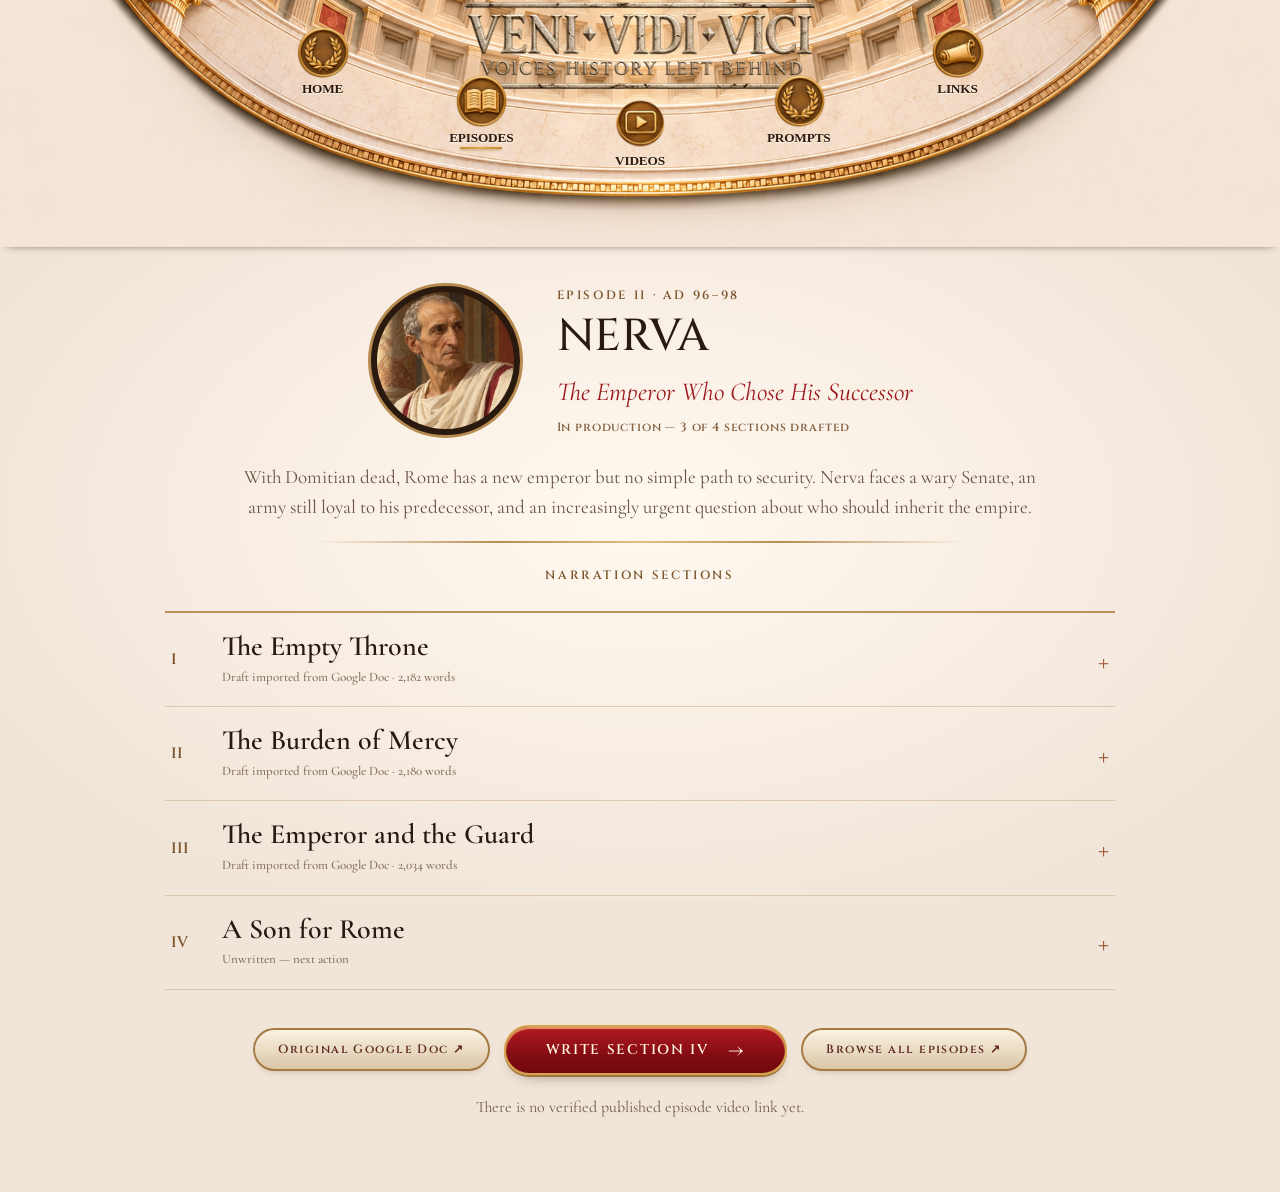
==== commit ccaa041f: "Fix missing Prompts icon, clean existing Videos medallion and move navigation columns inward" ====
--- a/episode.html
+++ b/episode.html
@@ -1,2 +1,2 @@
 <!DOCTYPE html>
-<html lang="en"><head><meta charset="utf-8"><meta name="viewport" content="width=device-width,initial-scale=1"><meta name="theme-color" content="#f1e5d8"><meta name="description" content="VENIVIDIVICI episode details and original narration scripts."><title>Episode — VENIVIDIVICI</title><link rel="icon" type="image/webp" href="assets/images/logo-small.webp"><link rel="stylesheet" href="assets/pantheon.css?v=20261120exact2"><link rel="stylesheet" href="assets/pantheon-header.css?v=20261120final2"><script src="assets/pantheon.js?v=20261120final2" defer></script></head><body data-page="episode"><div id="app-header"></div><main id="app-main"><div class="loading-copy">Opening episode dossier…</div></main><div id="app-footer"></div></body></html>+<html lang="en"><head><meta charset="utf-8"><meta name="viewport" content="width=device-width,initial-scale=1"><meta name="theme-color" content="#f1e5d8"><meta name="description" content="VENIVIDIVICI episode details and original narration scripts."><title>Episode — VENIVIDIVICI</title><link rel="icon" type="image/webp" href="assets/images/logo-small.webp"><link rel="stylesheet" href="assets/pantheon.css?v=20261120exact2"><link rel="stylesheet" href="assets/pantheon-header.css?v=20261120fix4"><script src="assets/pantheon.js?v=20261120fix4" defer></script></head><body data-page="episode"><div id="app-header"></div><main id="app-main"><div class="loading-copy">Opening episode dossier…</div></main><div id="app-footer"></div></body></html>
--- a/assets/pantheon-header.css
+++ b/assets/pantheon-header.css
@@ -6,7 +6,7 @@
 #app-header .dome-title-home{position:absolute;z-index:3;left:36.35%;top:0.8%;width:27.3%;display:block}
 #app-header .dome-title-image{width:100%;height:auto;display:block}
 #app-header .dome-nav{position:absolute;inset:0;z-index:4;pointer-events:none}
-#app-header .dome-nav-table{position:absolute;top:10%;left:11.2%;width:77.6%;table-layout:fixed;border-spacing:0;border-collapse:collapse;pointer-events:none}
+#app-header .dome-nav-table{position:absolute;top:10%;left:19%;width:62%;table-layout:fixed;border-spacing:0;border-collapse:collapse;pointer-events:none}
 #app-header .dome-nav-table td{width:20%;text-align:center;vertical-align:top;padding:0}
 #app-header .dome-nav-table td:nth-child(2),#app-header .dome-nav-table td:nth-child(4){padding-top:calc(100vw * 78 / 2048)}
 #app-header .dome-nav-table td:nth-child(3){padding-top:calc(100vw * 115 / 2048)}
@@ -36,4 +36,31 @@
   #app-header .dome-hit[data-key="wizard"],
   #app-header .dome-hit[data-key="links"]{position:static;top:auto;left:auto;transform:none}
   #app-header .mobile-dome{display:none}
-}+}
+
+
+/* Mobile: keep all five links visible and remove the obsolete dark logo panel. */
+@media (max-width:760px) {
+ #app-header .mobile-dome {
+   display:flex;flex-direction:column;align-items:center;justify-content:center;
+   height:118px;width:100%;padding:5px 7px 6px;gap:3px;
+ }
+ #app-header .mobile-dome > a {
+   display:flex;width:200px;max-width:65%;height:64px;
+   align-items:center;justify-content:center;padding:0;margin:0;
+   border:0;box-shadow:none;background:transparent;
+ }
+ #app-header .mobile-brand {
+   display:block;width:100%;height:58px;margin:0;padding:0;
+   border:0;background:transparent;box-shadow:none;object-fit:contain;
+ }
+ #app-header .mobile-dome nav {
+   display:flex;justify-content:center;align-items:center;width:100%;max-width:100%;
+   height:32px;gap:clamp(4px,1.4vw,8px);overflow:visible;white-space:nowrap;
+ }
+ #app-header .mobile-dome nav a {
+   display:block;padding:3px 2px;
+   font:700 clamp(8px,2.45vw,11px)/1.2 Georgia,'Times New Roman',serif;
+   text-transform:uppercase;white-space:nowrap;
+ }
+}
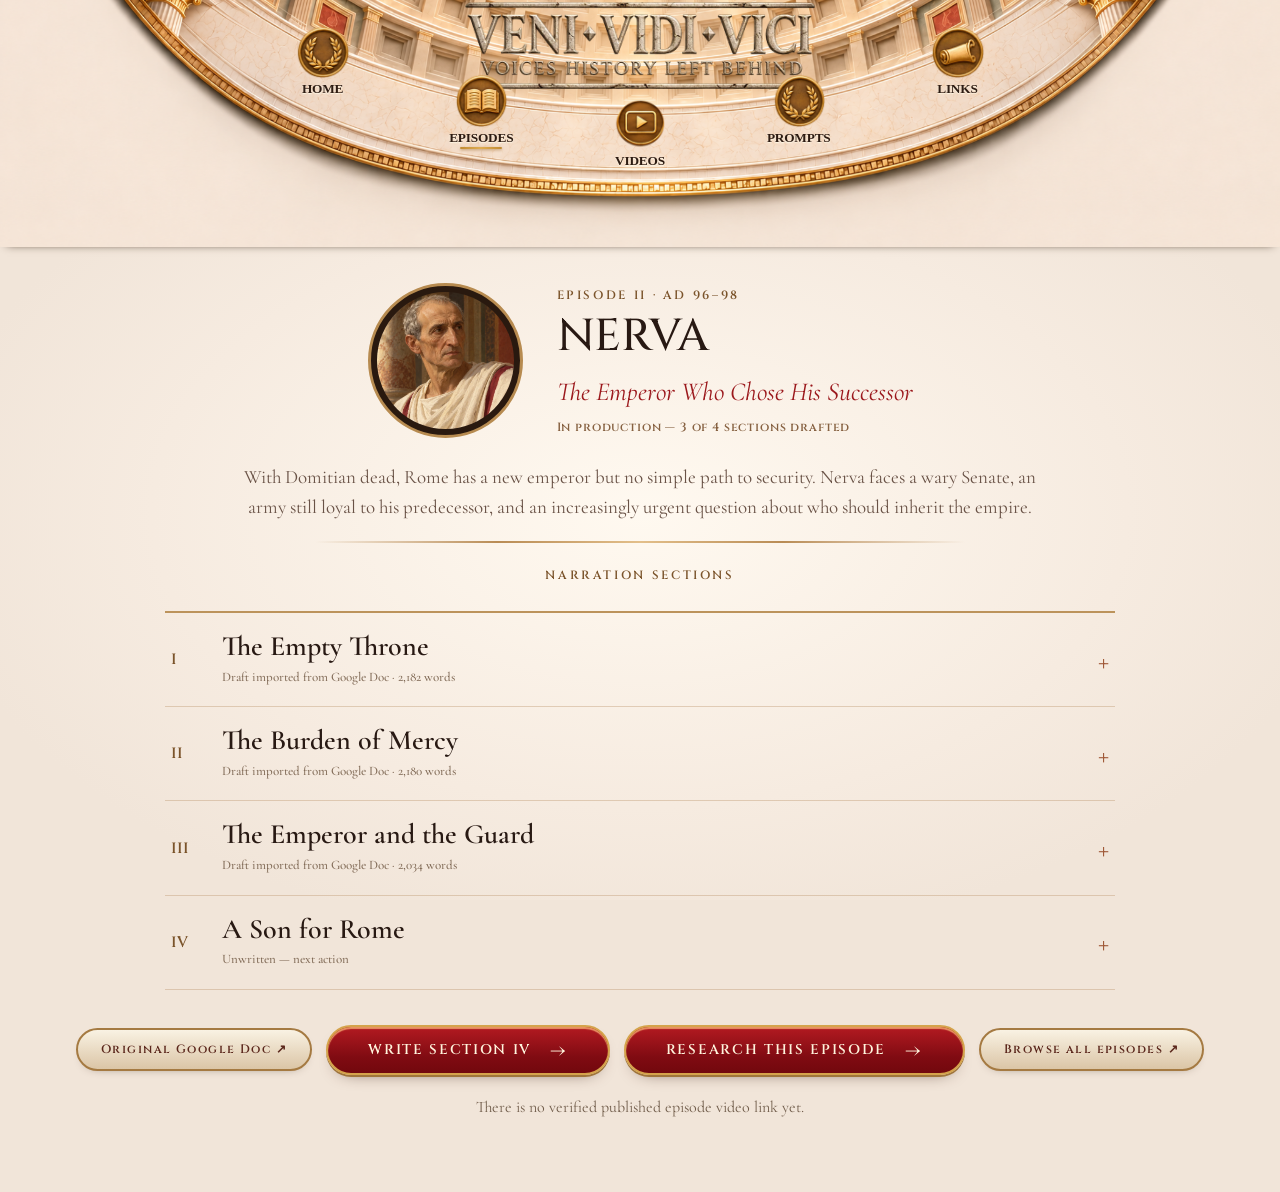
==== commit 00c6a788: "Add per-episode research shortcuts with prefilled prompt details" ====
--- a/episode.html
+++ b/episode.html
@@ -1,2 +1,2 @@
 <!DOCTYPE html>
-<html lang="en"><head><meta charset="utf-8"><meta name="viewport" content="width=device-width,initial-scale=1"><meta name="theme-color" content="#f1e5d8"><meta name="description" content="VENIVIDIVICI episode details and original narration scripts."><title>Episode — VENIVIDIVICI</title><link rel="icon" type="image/webp" href="assets/images/logo-small.webp"><link rel="stylesheet" href="assets/pantheon.css?v=20261120exact2"><link rel="stylesheet" href="assets/pantheon-header.css?v=20261120fix4"><script src="assets/pantheon.js?v=20261120fix4" defer></script></head><body data-page="episode"><div id="app-header"></div><main id="app-main"><div class="loading-copy">Opening episode dossier…</div></main><div id="app-footer"></div></body></html>+<html lang="en"><head><meta charset="utf-8"><meta name="viewport" content="width=device-width,initial-scale=1"><meta name="theme-color" content="#f1e5d8"><meta name="description" content="VENIVIDIVICI episode details and original narration scripts."><title>Episode — VENIVIDIVICI</title><link rel="icon" type="image/webp" href="assets/images/logo-small.webp"><link rel="stylesheet" href="assets/pantheon.css?v=20261120compact11"><link rel="stylesheet" href="assets/pantheon-header.css?v=20261120fix4"><script src="assets/pantheon.js?v=20261120research12" defer></script></head><body data-page="episode"><div id="app-header"></div><main id="app-main"><div class="loading-copy">Opening episode dossier…</div></main><div id="app-footer"></div></body></html>
--- a/assets/pantheon.css
+++ b/assets/pantheon.css
@@ -309,4 +309,25 @@
 @media (max-width: 760px) {
   /* Existing compact mobile navigation remains interactive and accessible. */
   :root { --dome-height: 118px; }
-}+}
+/* Episode catalogue: four compact cards, only on the Episodes screen. */
+.episode-catalogue{max-width:1470px;padding:22px 24px 40px}
+.episode-carousel{width:100%;margin:0 auto;text-align:left}
+.episode-carousel-heading{position:absolute;width:1px;height:1px;padding:0;margin:-1px;overflow:hidden;clip:rect(0,0,0,0);white-space:nowrap;border:0}
+.episode-carousel-controls{display:grid;grid-template-columns:44px minmax(0,1fr) 44px;align-items:center;gap:12px}
+.episode-carousel-window{overflow:hidden;min-width:0;margin:4px}
+.episode-carousel-track{display:flex;align-items:stretch;transition:transform 350ms ease}
+.episode-carousel-page{flex:0 0 100%;min-width:0;display:grid;grid-template-columns:repeat(4,minmax(0,1fr));gap:16px}
+.episode-card{display:flex;flex-direction:column;align-items:center;justify-content:center;min-width:0;padding:24px 14px;min-height:238px;text-align:center;border:1px solid #c9a875;border-radius:10px;background:linear-gradient(170deg,#fffaf0e6,#efdfc9b3);color:var(--ink)}
+.episode-card:hover{border-color:var(--gold-dark);color:var(--ink);background:#fff6e8}
+.episode-card:focus-visible{outline-offset:-4px}
+.episode-card .episode-seal{flex-shrink:0;width:58px;height:58px;font-size:30px;margin:0 0 16px}
+.episode-card h2{font:600 1.125rem/1.3 var(--roman);margin:0 0 8px;overflow-wrap:anywhere}
+.episode-card-subtitle{font:italic 1.25rem/1.3 var(--serif);color:var(--crimson);margin-bottom:10px}
+.episode-card-period{font:.875rem/1.5 var(--small);color:var(--muted)}
+.episode-carousel-arrow{display:flex;justify-content:center;align-items:center;width:44px;height:44px;border:1px solid var(--gold-dark);border-radius:50%;background:linear-gradient(#fff7e6,#e6cda8);color:var(--ink);font:36px/1 Georgia,serif;padding:0 0 4px}
+.episode-carousel-arrow:hover:not(:disabled){background:#f8e4bd;border-color:var(--crimson);color:var(--crimson)}
+.episode-carousel-arrow:disabled{opacity:.35;cursor:default}
+@media(max-width:900px){.episode-carousel-page{gap:10px}.episode-card{padding:20px 10px}.episode-card h2{font-size:1rem}}
+@media(max-width:760px){.episode-catalogue{padding:16px 12px 32px}.episode-carousel-controls{grid-template-columns:44px minmax(0,1fr) 44px;gap:2px}.episode-carousel-window{grid-column:1/-1;grid-row:1}.episode-carousel-arrow{grid-row:2;margin-top:8px}.episode-carousel-arrow:last-child{grid-column:3}.episode-carousel-page{grid-template-columns:repeat(2,minmax(0,1fr));gap:12px}.episode-card{padding:20px 10px;min-height:218px}.episode-card-subtitle{font-size:1.125rem}.episode-card .episode-seal{width:48px;height:48px;font-size:26px;margin-bottom:12px}}
+@media(prefers-reduced-motion:reduce){.episode-carousel-track{transition:none}}
